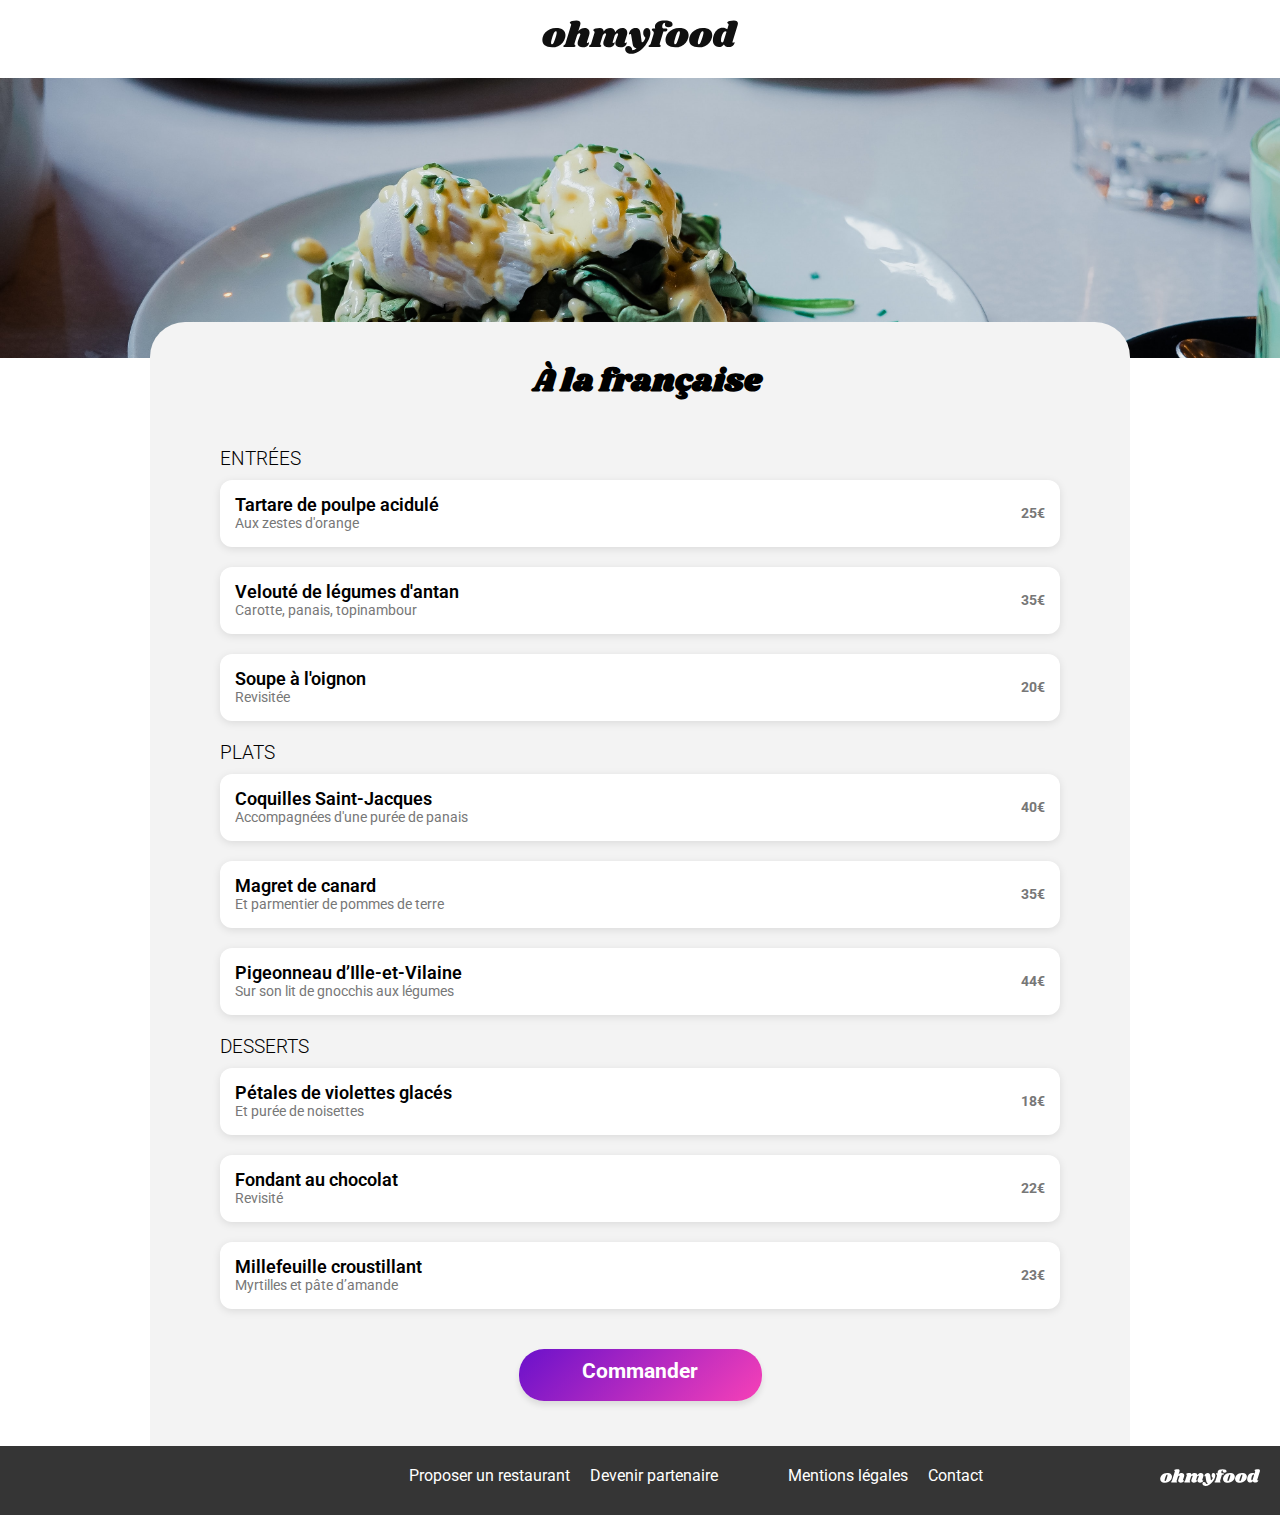
==== restaurants/menu-alafrancaise.html @ e2e617f0 "petites modfs" ====
<!DOCTYPE html>
<html lang="fr">
<head>
    <meta charset="UTF-8">
    <meta name="viewport" content="width=device-width, initial-scale=1.0">
    <title>Oh my food</title>
    <link rel="preconnect" href="https://fonts.googleapis.com">
    <link rel="preconnect" href="https://fonts.gstatic.com" crossorigin>
    <link href="https://fonts.googleapis.com/css2?family=Roboto:ital,wght@0,100;0,300;0,400;0,500;0,700;0,900;1,100;1,300;1,400;1,500;1,700;1,900&family=Shrikhand&display=swap" rel="stylesheet">
    <link rel="stylesheet" href="https://cdnjs.cloudflare.com/ajax/libs/font-awesome/6.2.1/css/all.min.css"
    integrity="sha512-MV7K8+y+gLIBoVD59lQIYicR65iaqukzvf/nwasF0nqhPay5w/9lJmVM2hMDcnK1OnMGCdVK+iQrJ7lzPJQd1w=="
    crossorigin="anonymous" referrerpolicy="no-referrer" >
    <link rel="stylesheet" href="../SASS/style.css">

</head>
<body>

    <div class="main-container">
        <header class="header">
            <div class="container-logo">
                <a href="../index.html">
                <i class="fa-sharp fa-solid fa-arrow-left"></i>
                </a>
                <img src="../images/logo/ohmyfood@2x.svg" alt="logo ohmyfood"> 
            </div>
        </header>
    </div>
<main>
<section class="presentation_restaurant" >
    <img src="../images/restaurants/toa-heftiba-DQKerTsQwi0-unsplash.jpg" alt="A la francaise">
</section>
<section class="menu_restaurant">
    <div class="title_restaurant">
        <h1>À la française</h1>
        <i class="fa-regular fa-heart"></i>
    </div>
    
    <article class="menu">
        <h3>ENTRÉES</h3>
        <div class="menucontent">
            <h3 class="menu_title">Tartare de poulpe acidulé</h3>
            <p class="menu_subtitle">Aux zestes d'orange<span class="euro">25€</span></p>
        </div>
    
        <div class="menucontent">
            <h3 class="menu_title">Velouté de légumes d'antan</h3>
            <p class="menu_subtitle">Carotte, panais, topinambour<span class="euro">35€</span></p>
        </div> 
        
        <div class="menucontent">
            <h3 class="menu_title">Soupe à l'oignon</h3>
            <p class="menu_subtitle">Revisitée<span class="euro">20€</span></p>    
        </div>

    </article>

    <article class="menu">
        <h3>PLATS</h3>
        <div class="menucontent">
            <h3 class="menu_title">Coquilles Saint-Jacques</h3>
            <p class="menu_subtitle">Accompagnées d'une purée de panais<span class="euro">40€</span></p>
        </div>
    
        <div class="menucontent">
            <h3 class="menu_title">Magret de canard</h3>
            <p class="menu_subtitle">Et parmentier de pommes de terre<span class="euro">35€</span></p>
        </div> 
        
        <div class="menucontent">
            <h3 class="menu_title">Pigeonneau d’Ille-et-Vilaine</h3>
            <p class="menu_subtitle">Sur son lit de gnocchis aux légumes<span class="euro">44€</span></p>    
        </div>
    </article>
    
    <article class="menu">
        <h3>DESSERTS</h3>
        <div class="menucontent">
            <h3 class="menu_title">Pétales de violettes glacés</h3>
            <p class="menu_subtitle">Et purée de noisettes<span class="euro">18€</span></p>
        </div>
    
        <div class="menucontent">
            <h3 class="menu_title">Fondant au chocolat</h3>
            <p class="menu_subtitle">Revisité<span class="euro">22€</span></p>
        </div> 
        
        <div class="menucontent">
            <h3 class="menu_title">Millefeuille croustillant</h3>
            <p class="menu_subtitle">Myrtilles et pâte d’amande<span class="euro">23€</span></p>    
        </div>
    </article>

    <div class="buttonmenu">
            <a href="#" class="buttonmenu"><h3>Commander</h3></a>  
    </div>
               
</section>
</main>
<!--footer-->

<footer class="footermenu">
<div class="information">
   <div class="container-logo">
<img src="../images/logo/ohmyfood@2x.svg" alt="logo ohmyfood">   
    </div>
<ul>
    <li><a href="#" class="footerlink"><i class="fa-solid fa-utensils"></i>Proposer un restaurant</a></li>
    <li><a href="#" class="footerlink"><i class="fa-sharp fa-solid fa-handshake-angle"></i> Devenir partenaire</a></li>
    <li><a href="#" class="footerlink">Mentions légales</a></li>
    <li><a href="mailto:contact@ohmyfood.com" class="footerlink">Contact</a></li>
</ul>   
</div>
</footer>
</body>
</html>
---- SASS/style.css ----
@charset "UTF-8";
* {
  font-family: "Roboto", sans-serif;
}

html {
  height: 100%;
}

body {
  margin: 0px;
}

/*****formulaire de recherche*****/
.formulaire {
  background-color: rgba(231, 231, 231, 0.962);
  width: 100%;
  height: 50px;
  display: flex;
  align-items: center;
  justify-content: center;
  margin-right: 15px;
}

/*****reservations*****/
.reservations {
  background-color: rgb(243, 243, 243);
  display: flex;
  flex-direction: column;
  align-items: center;
  justify-content: center;
  padding-bottom: 3rem;
}
.reservations .texte-reservations {
  text-align: center;
  margin-bottom: 20px;
}
.reservations .texte-reservations h2 {
  font-size: 24 px;
  font-weight: 700;
  margin-bottom: 10px;
}
.reservations .texte-reservations p {
  font-size: 16px;
  color: #666666;
}

/*****fonctionnement*****/
.Fonctionnement {
  padding: 20px 0px;
  background-color: #f9f9f9;
}
.Fonctionnement .title-Fonctionnement {
  text-align: start;
  margin-left: 20px;
  font-weight: bold;
  margin-bottom: 40px;
  color: #333;
}

.container-fonctionnement {
  display: flex;
  justify-content: space-around;
  align-items: center;
  flex-wrap: wrap;
}

.ordercard {
  display: flex;
  align-items: center;
  justify-content: center;
  background-color: #fff;
  border-radius: 30px 30px 30px 30px;
  position: relative;
  padding: 15px;
  text-align: center;
  width: 250px;
  margin: 8px;
  box-shadow: 0 4px 8px rgba(0, 0, 0, 0.1);
  transition: transform 0.3s ease, box-shadow 0.3s ease;
  background-color: rgb(243, 243, 243);
}
.ordercard:hover {
  transform: translateY(-5px);
  box-shadow: 0 8px 16px rgba(0, 0, 0, 0.2);
}
.ordercard .ordernumber {
  font-size: 25px;
  font-weight: 350;
  color: hsl(270, 14%, 92%); /* Couleur violette */
  margin-bottom: 15px;
  margin-right: 10px;
  border: solid 1px #6a11cb;
  border-radius: 50%;
  width: 35px;
  height: 35px;
  background-color: #6a11cb;
  position: relative;
  right: 40px;
}
.ordercard .ordernumber :nth-child(2) {
  position: relative;
  top: 10px;
  left: -45px;
}
.ordercard .fa-store {
  font-size: 20px;
  color: #6a11cb;
  margin-bottom: 10px;
  position: relative;
  right: 20px;
}
.ordercard .fa-solid.fa-list {
  font-size: 20px;
  color: #666666;
  margin-bottom: 10px;
  position: relative;
  right: 20px;
}
.ordercard .fa-solid.fa-mobile-screen-button {
  font-size: 20px;
  color: #666666;
  margin-bottom: 10px;
  position: relative;
  right: 15px;
}
.ordercard .orderText {
  font-size: 15px;
  color: #333;
  margin-top: 10px;
}

/*****restaurantacceuil*****/
.restaurants {
  background-color: rgb(243, 243, 243);
  padding-bottom: 50px;
}

.title-restaurant {
  margin: 0;
  padding: 1em;
}

a {
  text-decoration: none;
}

/*****restaurantmenu*****/
.presentation_restaurant img {
  width: 100%;
  height: 280px;
  -o-object-fit: cover;
     object-fit: cover;
}

.menu_restaurant {
  background-color: rgb(243, 243, 243);
  border-top-right-radius: 35px;
  border-top-left-radius: 35px;
  padding-top: 15px;
  position: relative;
  margin-top: -30px;
}

h1 {
  font-family: "Shrikhand";
  font-weight: 900;
}

/******formulaire*****/
.texte-recherche {
  border-style: none;
  border-right: none;
  font-size: 16px;
  font-weight: 500;
  background-color: rgba(231, 231, 231, 0.962);
  margin-left: 50px;
  outline: none;
}

.texte-recherche::-moz-placeholder {
  font-weight: 700;
  font-size: 18px;
  line-height: 21.13px;
  color: black;
}

.texte-recherche::placeholder {
  font-weight: 700;
  font-size: 18px;
  line-height: 21.13px;
  color: black;
}

/*****buttons explorer*****/
.button a {
  padding: 15px 15px;
  background: linear-gradient(135deg, #6a11cb, #f740b7);
  color: white;
  text-decoration: none;
  border-radius: 50px;
  font-size: 15px;
  font-weight: bold;
  display: inline-block;
  text-align: center;
  box-shadow: 0 4px 6px rgba(0, 0, 0, 0.1);
  transition: background 0.3s ease;
}
.button a h3 {
  margin: 5px;
  font-size: 15px;
}
.button a:hover {
  background: linear-gradient(135deg, #b359e6, #ff66cc);
}

/*****buttonmenu*****/
.buttonmenu {
  display: flex;
  justify-content: center;
  padding-top: 20px;
}
.buttonmenu a.buttonmenu {
  background: linear-gradient(135deg, #6a11cb, #f740b7);
  color: white;
  text-decoration: none;
  font-size: 15px;
  font-weight: bold;
  display: inline-block;
  text-align: center;
  box-shadow: 0 4px 6px rgba(0, 0, 0, 0.1);
  transition: background 0.3s ease;
  height: 32px;
  width: 183px;
  margin-bottom: 45px;
  padding: 10px 30px;
  border-radius: 25px;
  text-decoration: none;
  font-size: 1.1rem;
}
.buttonmenu a.buttonmenu h3 {
  margin: 0;
}

/*****cardsrestaurantacceuil*****/
.card-restaurant {
  display: flex;
  flex-direction: column;
  flex-wrap: wrap;
  justify-content: space-between;
  border-radius: 0px 0px 15px 15px;
  position: relative;
  padding-bottom: 20px;
  margin-left: 15px;
  margin-right: 15px;
}
.card-restaurant img {
  width: 100%;
  height: 150px;
  -o-object-fit: cover;
     object-fit: cover;
  border-radius: 15px 15px 0px 0px;
}
.card-restaurant .tag {
  border-radius: 5px;
  padding: 10px;
  width: 80px;
  height: 15px;
  background-color: rgb(167, 240, 222);
  position: absolute;
  top: 10px;
  right: 10px;
}
.card-restaurant .tag span {
  color: rgb(0, 135, 102);
  font-weight: bold;
}
.card-restaurant .card-content {
  border-radius: 0px 0px 15px 15px;
  border: none;
  background-color: white;
  position: relative;
}
.card-restaurant h3.restaurantname {
  margin-left: 10px;
  color: black;
}
.card-restaurant p.restaurantlocation {
  margin-left: 10px;
  color: black;
}

.fa-regular.fa-heart {
  font-size: 25px;
  color: black;
  position: absolute;
  right: 20px;
  top: 20px;
}

.fa-solid.fa-heart {
  font-size: 25px;
  color: rgb(151, 71, 255);
  position: absolute;
  right: 20px;
  bottom: 20px;
}

/*****menurestauraurant*****/
.title_restaurant {
  margin-left: 15px;
}
.title_restaurant .fa-regular.fa-heart {
  font-size: 30px;
  color: black;
  position: absolute;
  right: 20px;
  top: 40px;
}

header, container-logo {
  margin-top: 20px;
  margin-bottom: 20px;
  display: flex;
  flex-direction: column;
  align-items: center;
  position: relative;
}

/*******media queries*******/
@media (min-width: 1024px) {
  .container-restaurant {
    display: flex;
    flex-wrap: wrap;
    justify-content: space-between; /* Pour espacer les éléments */
  }
  .container-restaurant a {
    width: 48%; /* Chaque image occupe environ la moitié de la ligne */
    margin-bottom: 20px; /* Espacement vertical entre les lignes */
  }
  .container-restaurant img {
    width: 100%;
    height: 250px;
  }
}
.fa-sharp.fa-solid.fa-arrow-left {
  font-size: x-large;
  color: black;
  position: absolute;
  left: 14px;
  bottom: 9px;
}

/*****footercommun*****/
footer {
  background-color: rgb(53, 53, 53);
}

.information {
  display: flex;
  flex-direction: column;
  flex-wrap: nowrap;
  margin-left: 30px;
}

footer .container-logo img {
  width: 100px;
  height: auto;
  margin-bottom: 20px;
  margin-top: 35px;
  filter: brightness(0) invert(1);
}

footer ul {
  list-style-type: none;
  padding-left: 0;
  margin: 0;
}

a.footerlink {
  color: white;
  gap: 15px;
}

i.fa-solid.fa-utensils {
  padding-right: 10px;
  margin-bottom: 10px;
}

i.fa-sharp.fa-solid.fa-handshake-angle {
  margin-bottom: 10px;
}

footer ul li:nth-last-child(2) {
  margin-bottom: 10px;
}

/*******media queries*******/
@media (min-width: 1024px) {
  .menu_restaurant {
    margin-left: 150px;
    margin-right: 150px;
    margin-top: -40px;
  }
  .title_restaurant {
    display: flex;
    justify-content: center;
  }
  .menu h3 {
    margin-left: 50px;
  }
  .menucontent {
    margin-left: 50px;
    margin-right: 50px;
    position: relative;
  }
  footer ul li:nth-last-child(3) {
    padding-right: 10px; /* Ajoute de l'espace à droite du troisième dernier élément */
  }
  footer {
    position: relative; /* Assurez-vous que le footer est positionné par rapport à son conteneur */
    padding: 20px 0; /* Ajoutez un padding si nécessaire */
  }
  footer ul {
    display: flex;
    flex-direction: row;
    justify-content: center; /* Centrez les éléments horizontalement */
    gap: 20px; /* Espacement entre les éléments */
    margin-left: 250px;
  }
  footer ul li:nth-last-child(3) {
    margin-right: 40px; /* Ajoute de l'espace à droite du troisième dernier élément */
  }
  footer .container-logo {
    position: absolute; /* Positionnement absolu pour placer le logo */
    top: -12px; /* Positionne le logo à 20px du bas du footer */
    right: 20px; /* Positionne le logo à 20px de la droite du footer */
  }
}
.information {
  margin-right: 148px;
  margin-left: 0px;
}

.footermenu {
  display: flex;
  flex-direction: row;
  justify-content: center;
  gap: 20px;
}

/*****footermenu*****/
.footermenu {
  position: relative;
}

.menu {
  margin: 20px;
}
.menu h3 {
  font-size: 1.2rem;
  font-weight: 300;
  margin-bottom: 10px;
}
.menu .menucontent {
  background-color: #fff;
  border-radius: 12px;
  box-shadow: 0 2px 8px rgba(0, 0, 0, 0.1);
  padding: 15px;
  margin-bottom: 20px;
  display: flex;
  flex-direction: column;
  justify-content: space-between;
  align-items: start;
  font-family: Arial, sans-serif;
}
.menu .menucontent p {
  width: 100%;
  white-space: nowrap;
  overflow: hidden;
  text-overflow: ellipsis;
}
.menu .menucontent .menu_title {
  font-size: 1.1rem;
  font-weight: 600;
  margin: 0;
}
.menu .menucontent .menu_subtitle {
  font-size: 0.9rem;
  color: #777;
  margin: 0;
  flex: 1;
  padding-right: 60px;
}
.menu .menucontent .euro {
  font-weight: bold;
  margin-left: 10px;
  min-width: 50px;
  text-align: right;
  position: absolute;
  right: 15px;
  top: 50%;
  transform: translateY(-50%);
  text-align: right;
}

/*****checkmenu*****//*# sourceMappingURL=style.css.map */
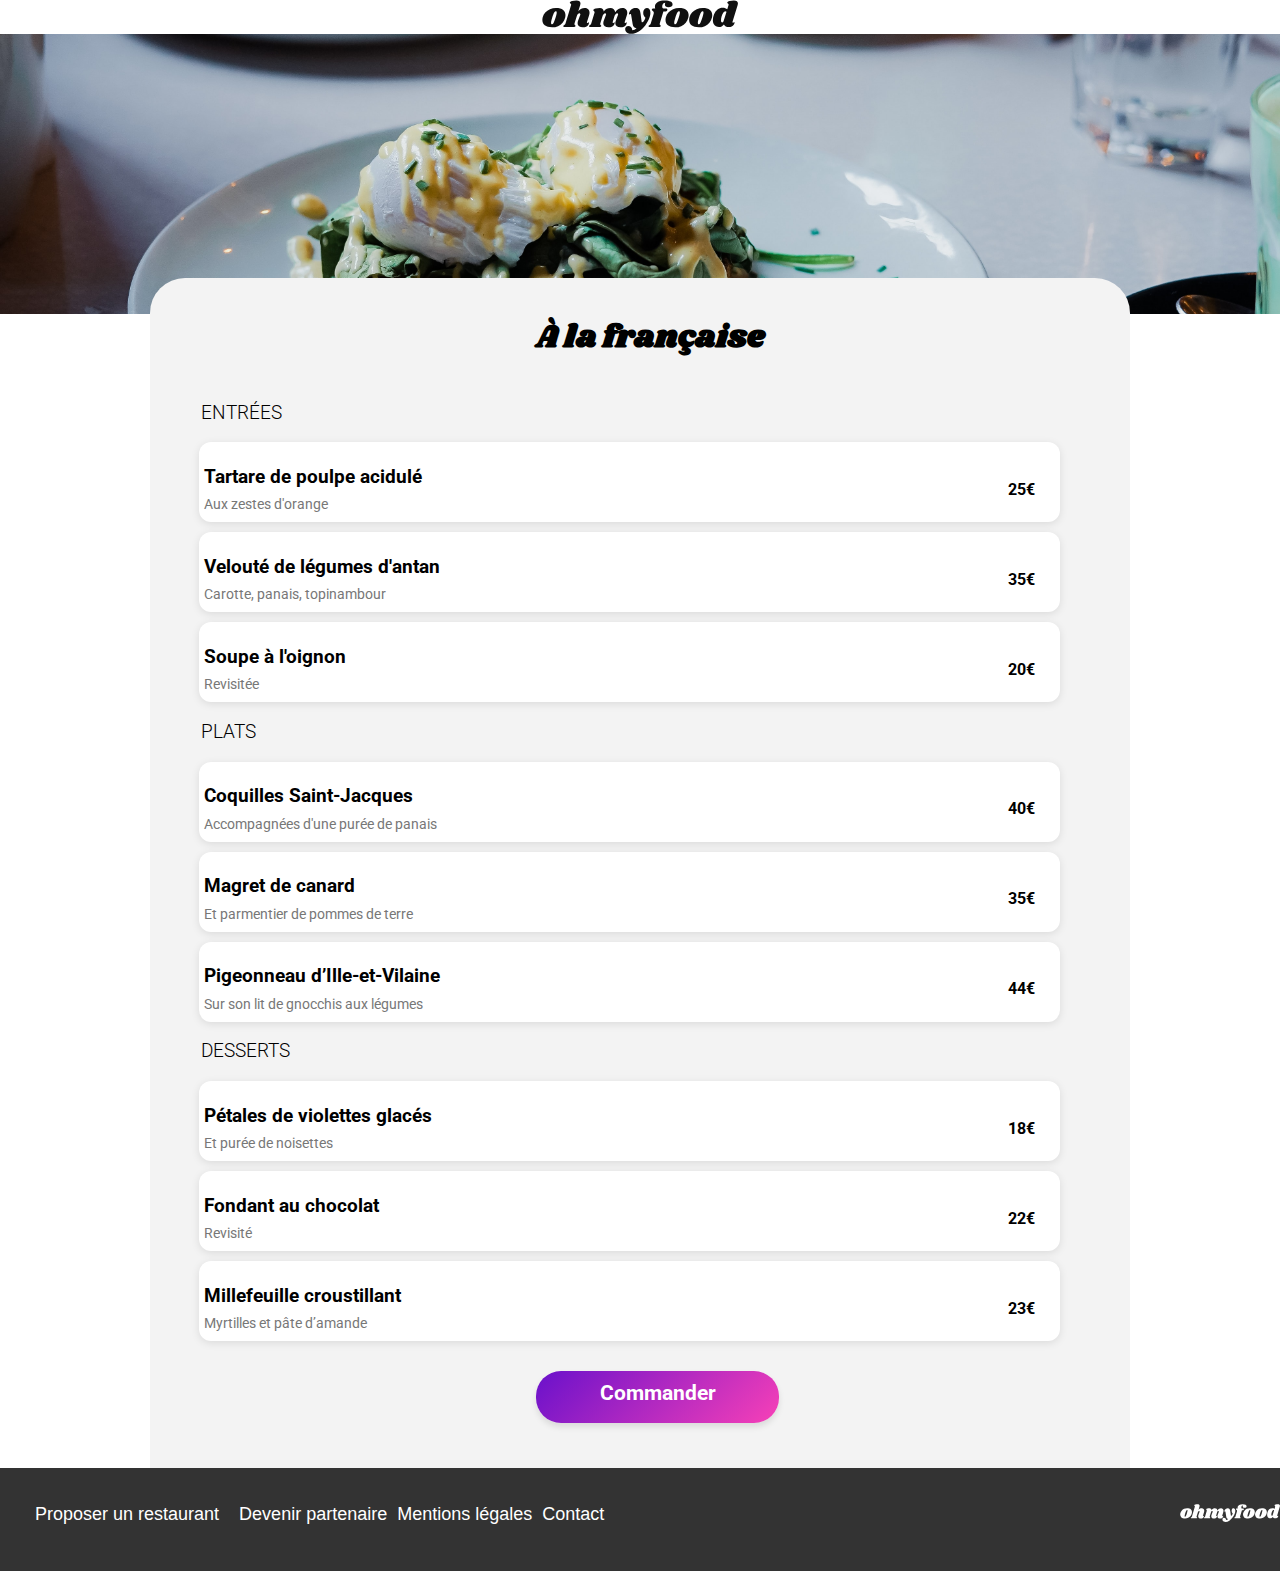
==== commit 9c003f0e: "modifications des cartes et position coeurs" ====
--- a/restaurants/menu-alafrancaise.html
+++ b/restaurants/menu-alafrancaise.html
@@ -17,7 +17,7 @@
 
     <div class="main-container">
         <header class="header">
-            <div class="container-logo">
+            <div class="container_logo">
                 <a href="../index.html">
                 <i class="fa-sharp fa-solid fa-arrow-left"></i>
                 </a>
@@ -32,63 +32,158 @@
 <section class="menu_restaurant">
     <div class="title_restaurant">
         <h1>À la française</h1>
-        <i class="fa-regular fa-heart"></i>
-    </div>
-    
-    <article class="menu">
-        <h3>ENTRÉES</h3>
-        <div class="menucontent">
-            <h3 class="menu_title">Tartare de poulpe acidulé</h3>
-            <p class="menu_subtitle">Aux zestes d'orange<span class="euro">25€</span></p>
-        </div>
-    
-        <div class="menucontent">
-            <h3 class="menu_title">Velouté de légumes d'antan</h3>
-            <p class="menu_subtitle">Carotte, panais, topinambour<span class="euro">35€</span></p>
-        </div> 
+        <i class="fa-solid fa-heart heart-icon"></i>
+    </div>
+    
+    <div class="menuglobal">  
+        <article class="menu">
+            <h3>ENTRÉES</h3>
+            <div class="menucontent">
+                    <div class="description">   
+                        <div class="menu_title">
+                            <h3>Tartare de poulpe acidulé</h3>
+                        </div>
+                        <div class="menu_subtitle">
+                            <p>Aux zestes d'orange</p>
+                        </div>
+                            <div class="animationprix">
+                                <div class="euro">25€</div>
+                                <div class="menu_card_check"><i class="fa-regular fa-circle-check"></i></div>
+                            </div>
+                    </div>
+            </div>                
+    
+    
+            <div class="menucontent">
+                <div class="description">   
+                    <div class="menu_title">
+                        <h3>Velouté de légumes d'antan</h3>
+                    </div>
+                    <div class="menu_subtitle">
+                        <p>Carotte, panais, topinambour</p>
+                    </div>
+                        <div class="animationprix">
+                            <div class="euro">35€</div>
+                            <div class="menu_card_check"><i class="fa-regular fa-circle-check"></i></div>
+                        </div>
+                </div>
+            </div>                
+    
+    
+    
+            <div class="menucontent">
+                <div class="description">   
+                    <div class="menu_title">
+                        <h3>Soupe à l'oignon</h3>
+                    </div>
+                    <div class="menu_subtitle">
+                        <p>Revisitée</p>
+                    </div>
+                        <div class="animationprix">
+                            <div class="euro">20€</div>
+                            <div class="menu_card_check"><i class="fa-regular fa-circle-check"></i></div>
+                        </div>
+                </div>
+            </div>                
+        </article>
+    
+    
+        <article class="menu">
+            <h3>PLATS</h3>
+            <div class="menucontent">
+                <div class="description">   
+                    <div class="menu_title">
+                        <h3>Coquilles Saint-Jacques</h3>
+                    </div>
+                    <div class="menu_subtitle">
+                        <p>Accompagnées d'une purée de panais</p>
+                    </div>
+                        <div class="animationprix">
+                            <div class="euro">40€</div>
+                            <div class="menu_card_check"><i class="fa-regular fa-circle-check"></i></div>
+                        </div>
+                </div>
+            </div> 
+    
+            <div class="menucontent">
+                <div class="description">   
+                    <div class="menu_title">
+                        <h3>Magret de canard</h3>
+                    </div>
+                    <div class="menu_subtitle">
+                        <p>Et parmentier de pommes de terre</p>
+                    </div>
+                        <div class="animationprix">
+                            <div class="euro">35€</div>
+                            <div class="menu_card_check"><i class="fa-regular fa-circle-check"></i></div>
+                        </div>
+                </div>
+            </div> 
+    
+    
+            <div class="menucontent">
+                <div class="description">   
+                    <div class="menu_title">
+                        <h3>Pigeonneau d’Ille-et-Vilaine</h3>
+                    </div>
+                    <div class="menu_subtitle">
+                        <p>Sur son lit de gnocchis aux légumes</p>
+                    </div>
+                        <div class="animationprix">
+                            <div class="euro">44€</div>
+                            <div class="menu_card_check"><i class="fa-regular fa-circle-check"></i></div>
+                        </div>
+                </div>
+            </div>
+        </article>  
         
-        <div class="menucontent">
-            <h3 class="menu_title">Soupe à l'oignon</h3>
-            <p class="menu_subtitle">Revisitée<span class="euro">20€</span></p>    
-        </div>
-
-    </article>
-
-    <article class="menu">
-        <h3>PLATS</h3>
-        <div class="menucontent">
-            <h3 class="menu_title">Coquilles Saint-Jacques</h3>
-            <p class="menu_subtitle">Accompagnées d'une purée de panais<span class="euro">40€</span></p>
-        </div>
-    
-        <div class="menucontent">
-            <h3 class="menu_title">Magret de canard</h3>
-            <p class="menu_subtitle">Et parmentier de pommes de terre<span class="euro">35€</span></p>
-        </div> 
+        <article class="menu">
+            <h3>DESSERTS</h3>
+            <div class="menucontent">
+                <div class="description">
+                    <div class="menu_title">
+                       <h3>Pétales de violettes glacés</h3>
+                    </div>
+                    <div class="menu_subtitle">
+                        <p>Et purée de noisettes</p>
+                    </div>
+                    <div class="animationprix">
+                        <div class="euro">18€</div>
+                        <div class="menu_card_check"><i class="fa-regular fa-circle-check"></i></div>
+                    </div>
+                </div>
+            </div>
         
-        <div class="menucontent">
-            <h3 class="menu_title">Pigeonneau d’Ille-et-Vilaine</h3>
-            <p class="menu_subtitle">Sur son lit de gnocchis aux légumes<span class="euro">44€</span></p>    
-        </div>
-    </article>
-    
-    <article class="menu">
-        <h3>DESSERTS</h3>
-        <div class="menucontent">
-            <h3 class="menu_title">Pétales de violettes glacés</h3>
-            <p class="menu_subtitle">Et purée de noisettes<span class="euro">18€</span></p>
-        </div>
-    
-        <div class="menucontent">
-            <h3 class="menu_title">Fondant au chocolat</h3>
-            <p class="menu_subtitle">Revisité<span class="euro">22€</span></p>
-        </div> 
-        
-        <div class="menucontent">
-            <h3 class="menu_title">Millefeuille croustillant</h3>
-            <p class="menu_subtitle">Myrtilles et pâte d’amande<span class="euro">23€</span></p>    
-        </div>
-    </article>
+            <div class="menucontent">
+                <div class="description">
+                    <div class="menu_title">
+                       <h3>Fondant au chocolat</h3>
+                    </div>
+                    <div class="menu_subtitle">
+                        <p>Revisité</p>
+                    </div>
+                    <div class="animationprix">
+                        <div class="euro">22€</div>
+                        <div class="menu_card_check"><i class="fa-regular fa-circle-check"></i></div>
+                    </div>
+                </div>
+            </div>
+            
+            <div class="menucontent">
+                <div class="description">
+                    <div class="menu_title">
+                       <h3>Millefeuille croustillant</h3>
+                    </div>
+                    <div class="menu_subtitle">
+                        <p>Myrtilles et pâte d’amande</p>
+                    </div>
+                    <div class="animationprix">
+                        <div class="euro">23€</div>
+                        <div class="menu_card_check"><i class="fa-regular fa-circle-check"></i></div>
+                    </div>
+                </div>
+            </div>
+    
 
     <div class="buttonmenu">
             <a href="#" class="buttonmenu"><h3>Commander</h3></a>  
--- a/SASS/style.css
+++ b/SASS/style.css
@@ -290,7 +290,7 @@
   color: black;
 }
 
-.fa-regular.fa-heart {
+.heart-icon {
   font-size: 25px;
   color: black;
   position: absolute;
@@ -298,51 +298,38 @@
   top: 20px;
 }
 
-.fa-solid.fa-heart {
-  font-size: 25px;
-  color: rgb(151, 71, 255);
-  position: absolute;
-  right: 20px;
-  bottom: 20px;
-}
-
 /*****menurestauraurant*****/
 .title_restaurant {
   margin-left: 15px;
+  position: relative;
 }
 .title_restaurant .fa-regular.fa-heart {
   font-size: 30px;
   color: black;
   position: absolute;
-  right: 20px;
+  right: 200px;
   top: 40px;
 }
 
-header, container-logo {
-  margin-top: 20px;
-  margin-bottom: 20px;
-  display: flex;
-  flex-direction: column;
-  align-items: center;
-  position: relative;
-}
-
-/*******media queries*******/
 @media (min-width: 1024px) {
-  .container-restaurant {
-    display: flex;
-    flex-wrap: wrap;
-    justify-content: space-between; /* Pour espacer les éléments */
-  }
-  .container-restaurant a {
-    width: 48%; /* Chaque image occupe environ la moitié de la ligne */
-    margin-bottom: 20px; /* Espacement vertical entre les lignes */
-  }
-  .container-restaurant img {
-    width: 100%;
-    height: 250px;
-  }
-}
+  .title_restaurant {
+    margin-left: 15px;
+    position: relative;
+  }
+  .title_restaurant .fa-regular.fa-heart {
+    font-size: 30px;
+    color: black;
+    position: absolute;
+    right: 382px;
+    top: 24px;
+  }
+}
+.container_logo {
+  display: flex;
+  justify-content: center;
+  position: relative;
+}
+
 .fa-sharp.fa-solid.fa-arrow-left {
   font-size: x-large;
   color: black;
@@ -352,51 +339,274 @@
 }
 
 /*****footercommun*****/
-footer {
-  background-color: rgb(53, 53, 53);
+.footermenu {
+  background-color: #333; /* Fond sombre comme sur l'image */
+  color: blanc; /* Texte blanc */
+  padding: 20px;
+  text-align: left;
+}
+
+.container-logo img {
+  width: 100px; /* Ajustez la taille du logo si nécessaire */
+  margin-bottom: 20px;
+  filter: brightness(0) invert(1);
 }
 
 .information {
+  margin-left: 20px;
+}
+
+ul {
+  list-style: none;
+  padding: 0;
+}
+
+ul li {
+  margin-bottom: 10px;
+}
+
+.footerlink {
+  color: white;
+  text-decoration: none;
+  font-family: "Arial", sans-serif; /* Police similaire */
+  font-size: 18px;
+  display: flex;
+  align-items: center;
+}
+
+.footerlink i {
+  margin-right: 10px; /* Espace entre l'icône et le texte */
+}
+
+.footerlink:hover {
+  text-decoration: underline;
+}
+
+.menucontent {
+  border: transpanrent;
+  background-color: #fff;
+  border-radius: 12px;
+  box-shadow: 0 2px 8px rgba(0, 0, 0, 0.1);
+  padding: 5px;
+  margin-bottom: 10px;
   display: flex;
   flex-direction: column;
-  flex-wrap: nowrap;
-  margin-left: 30px;
-}
-
-footer .container-logo img {
-  width: 100px;
-  height: auto;
-  margin-bottom: 20px;
-  margin-top: 35px;
-  filter: brightness(0) invert(1);
-}
-
-footer ul {
-  list-style-type: none;
-  padding-left: 0;
+  align-items: flex-start;
+  position: relative;
+  height: 70px;
+  width: 80%;
+  overflow: hidden;
+}
+
+.description {
+  display: flex;
+  flex-direction: column;
+  width: 103%;
+}
+
+.menu_title {
+  margin-bottom: -25px;
+}
+
+.menu_subtitle {
+  display: flex;
+  justify-content: space-between;
+  align-items: center;
+  width: 100%;
+  font-size: 0.9rem;
+  color: #777;
   margin: 0;
-}
-
-a.footerlink {
+  flex: 1;
+}
+
+.menu > h3 {
+  margin-left: 16px;
+  font-weight: 300;
+}
+
+.animationprix {
+  display: flex;
+  align-items: center;
+  height: 100%;
+  position: relative;
+  bottom: 38px;
+  justify-content: flex-end;
+}
+
+.euro {
+  font-weight: bold;
+  margin-right: 10px; /* Ajustez l'espace entre le prix et l'icône */
+  position: absolute;
+}
+
+.menu_card_check {
+  margin-left: 5px;
+  display: flex;
+  align-items: center;
+  height: 90px;
+  width: 53px;
+  background-color: lightgreen;
+  position: absolute;
+  border-radius: 0px 12px 12px 0px;
+  margin-right: -50px;
+  opacity: 0;
+  bottom: -36px;
+  transition: all 0.3s ease-in-out;
+}
+
+.menucontent:hover .menu_card_check {
+  opacity: 1;
+  transform: translateX(-40px); /* Apparition et déplacement à gauche */
+  transition: all 0.3s ease-in-out;
+}
+
+.menucontent:hover .euro {
+  transform: translateX(-40px); /* Déplace le prix vers la gauche */
+  transition: all 0.3s ease-in-out; /* Animation fluide */
+}
+
+.fa-circle-check {
+  font-size: 25px;
+  /* Ajustez la taille de l'icône si nécessaire */
   color: white;
-  gap: 15px;
-}
-
-i.fa-solid.fa-utensils {
-  padding-right: 10px;
-  margin-bottom: 10px;
-}
-
-i.fa-sharp.fa-solid.fa-handshake-angle {
-  margin-bottom: 10px;
-}
-
-footer ul li:nth-last-child(2) {
-  margin-bottom: 10px;
+  align-items: center;
+  margin-left: 8px;
+  transform: rotate(0deg); /* Position initiale sans rotation */
+  transition: transform 0.5s ease-in-out;
+}
+
+.menu_card_check:hover .fa-circle-check {
+  transform: rotate(360deg); /* Rotation sur hover */
+}
+
+.heart-icon {
+  color: transparent;
+  border: 2px solid transparent;
+  -webkit-text-stroke: 2px black; /* Contour de l'icône */
+  transition: all 0.5s ease-in-out;
+}
+
+.title_restaurant .heart-icon {
+  color: transparent;
+  border: 2px solid transparent;
+  -webkit-text-stroke: 2px black; /* Contour de l'icône */
+  transition: all 0.5s ease-in-out;
+  position: absolute;
+  top: 6px;
+}
+
+.heart-icon:hover {
+  color: violet;
+  background: linear-gradient(45deg, violet, red);
+  -webkit-background-clip: text;
+  background-clip: text;
+  transition: color 0.9s ease-in-out;
 }
 
 /*******media queries*******/
-@media (min-width: 1024px) {
+@media (min-width: 320px) {
+  .menuglobal .menucontent {
+    margin-left: 14px;
+    width: 90%;
+  }
+  .menuglobal > h3 {
+    margin-left: 10px;
+  }
+  .title_restaurant .heart-icon {
+    color: transparent;
+    border: 2px solid transparent;
+    -webkit-text-stroke: 2px black;
+    transition: all 0.5s ease-in-out;
+    position: absolute;
+    top: 6px;
+    right: 45px;
+  }
+}
+@media (min-width: 320px) and (min-width: 768px) {
+  .menuglobal .menucontent {
+    margin-left: 14px;
+    width: 90%;
+  }
+  .footermenu ul {
+    display: flex;
+    gap: 10px;
+    margin-left: -15px;
+    position: relative;
+  }
+  .information {
+    margin-left: 20px;
+  }
+  .information .container-logo {
+    position: absolute;
+    right: 0px;
+  }
+  .menuglobal {
+    margin-left: 35px;
+  }
+  .menuglobal > h3 {
+    margin-left: 10px;
+  }
+  .euro {
+    font-weight: bold;
+    margin-right: 25px; /* Ajustez l'espace entre le prix et l'icône */
+    position: absolute;
+  }
+  .menu_card_check {
+    margin-left: 5px;
+    display: flex;
+    align-items: center;
+    height: 90px;
+    width: 90px;
+    background-color: lightgreen;
+    position: absolute;
+    border-radius: 0px 12px 12px 0px;
+    margin-right: -50px;
+    opacity: 0;
+    bottom: -36px;
+    transition: all 0.3s ease-in-out;
+  }
+  .title_restaurant {
+    margin-left: 240px;
+    position: relative;
+  }
+  .title_restaurant .heart-icon {
+    color: transparent;
+    border: 2px solid transparent;
+    -webkit-text-stroke: 2px black; /* Contour de l'icône */
+    transition: all 0.5s ease-in-out;
+    position: absolute;
+    top: 6px;
+    left: 242px;
+  }
+  .ordercard {
+    display: flex;
+    align-items: center;
+    justify-content: center;
+    background-color: #fff;
+    border-radius: 30px 30px 30px 30px;
+    position: relative;
+    padding: 15px;
+    text-align: center;
+    margin: 8px;
+    box-shadow: 0 4px 8px rgba(0, 0, 0, 0.1);
+    transition: transform 0.3s ease, box-shadow 0.3s ease;
+    background-color: rgb(243, 243, 243);
+  }
+}
+@media (min-width: 320px) and (min-width: 1024px) {
+  .container-restaurant {
+    display: flex;
+    flex-wrap: wrap;
+    justify-content: space-between; /* Pour espacer les éléments */
+  }
+  .container-restaurant a {
+    width: 48%; /* Chaque image occupe environ la moitié de la ligne */
+    margin-bottom: 20px; /* Espacement vertical entre les lignes */
+  }
+  .container-restaurant img {
+    width: 100%;
+    height: 250px;
+  }
   .menu_restaurant {
     margin-left: 150px;
     margin-right: 150px;
@@ -405,103 +615,63 @@
   .title_restaurant {
     display: flex;
     justify-content: center;
-  }
-  .menu h3 {
-    margin-left: 50px;
+    margin-left: 20px;
   }
   .menucontent {
     margin-left: 50px;
     margin-right: 50px;
     position: relative;
   }
-  footer ul li:nth-last-child(3) {
-    padding-right: 10px; /* Ajoute de l'espace à droite du troisième dernier élément */
-  }
-  footer {
-    position: relative; /* Assurez-vous que le footer est positionné par rapport à son conteneur */
-    padding: 20px 0; /* Ajoutez un padding si nécessaire */
-  }
-  footer ul {
+  .euro {
+    font-weight: bold;
+    margin-right: 45px; /* Ajustez l'espace entre le prix et l'icône */
+    position: absolute;
+  }
+  .menu_card_check {
+    margin-left: 5px;
     display: flex;
-    flex-direction: row;
-    justify-content: center; /* Centrez les éléments horizontalement */
-    gap: 20px; /* Espacement entre les éléments */
-    margin-left: 250px;
-  }
-  footer ul li:nth-last-child(3) {
-    margin-right: 40px; /* Ajoute de l'espace à droite du troisième dernier élément */
-  }
-  footer .container-logo {
-    position: absolute; /* Positionnement absolu pour placer le logo */
-    top: -12px; /* Positionne le logo à 20px du bas du footer */
-    right: 20px; /* Positionne le logo à 20px de la droite du footer */
-  }
-}
-.information {
-  margin-right: 148px;
-  margin-left: 0px;
-}
-
-.footermenu {
-  display: flex;
-  flex-direction: row;
-  justify-content: center;
-  gap: 20px;
-}
-
-/*****footermenu*****/
-.footermenu {
-  position: relative;
-}
-
-.menu {
-  margin: 20px;
-}
-.menu h3 {
-  font-size: 1.2rem;
-  font-weight: 300;
-  margin-bottom: 10px;
-}
-.menu .menucontent {
-  background-color: #fff;
-  border-radius: 12px;
-  box-shadow: 0 2px 8px rgba(0, 0, 0, 0.1);
-  padding: 15px;
-  margin-bottom: 20px;
-  display: flex;
-  flex-direction: column;
-  justify-content: space-between;
-  align-items: start;
-  font-family: Arial, sans-serif;
-}
-.menu .menucontent p {
-  width: 100%;
-  white-space: nowrap;
-  overflow: hidden;
-  text-overflow: ellipsis;
-}
-.menu .menucontent .menu_title {
-  font-size: 1.1rem;
-  font-weight: 600;
-  margin: 0;
-}
-.menu .menucontent .menu_subtitle {
-  font-size: 0.9rem;
-  color: #777;
-  margin: 0;
-  flex: 1;
-  padding-right: 60px;
-}
-.menu .menucontent .euro {
-  font-weight: bold;
-  margin-left: 10px;
-  min-width: 50px;
-  text-align: right;
-  position: absolute;
-  right: 15px;
-  top: 50%;
-  transform: translateY(-50%);
-  text-align: right;
-}
-
-/*****checkmenu*****//*# sourceMappingURL=style.css.map */+    align-items: center;
+    height: 90px;
+    width: 90px;
+    background-color: lightgreen;
+    position: absolute;
+    border-radius: 0px 12px 12px 0px;
+    margin-right: -50px;
+    opacity: 0;
+    bottom: -36px;
+    transition: all 0.3s ease-in-out;
+  }
+  .title_restaurant .heart-icon {
+    color: transparent;
+    border: 2px solid transparent;
+    -webkit-text-stroke: 2px black;
+    transition: all 0.5s ease-in-out;
+    position: absolute;
+    top: 24px;
+    left: 470px;
+  }
+  .footermenu ul {
+    display: flex;
+    gap: 10px;
+    margin-left: -15px;
+    position: relative;
+  }
+  .information {
+    margin-left: 20px;
+  }
+  .information .container-logo {
+    position: absolute;
+    right: 0px;
+  }
+}
+@media (min-width: 1440px) {
+  .title_restaurant .heart-icon {
+    color: transparent;
+    border: 2px solid transparent;
+    -webkit-text-stroke: 2px black;
+    transition: all 0.5s ease-in-out;
+    position: absolute;
+    top: 24px;
+    left: 681px;
+  }
+}/*# sourceMappingURL=style.css.map */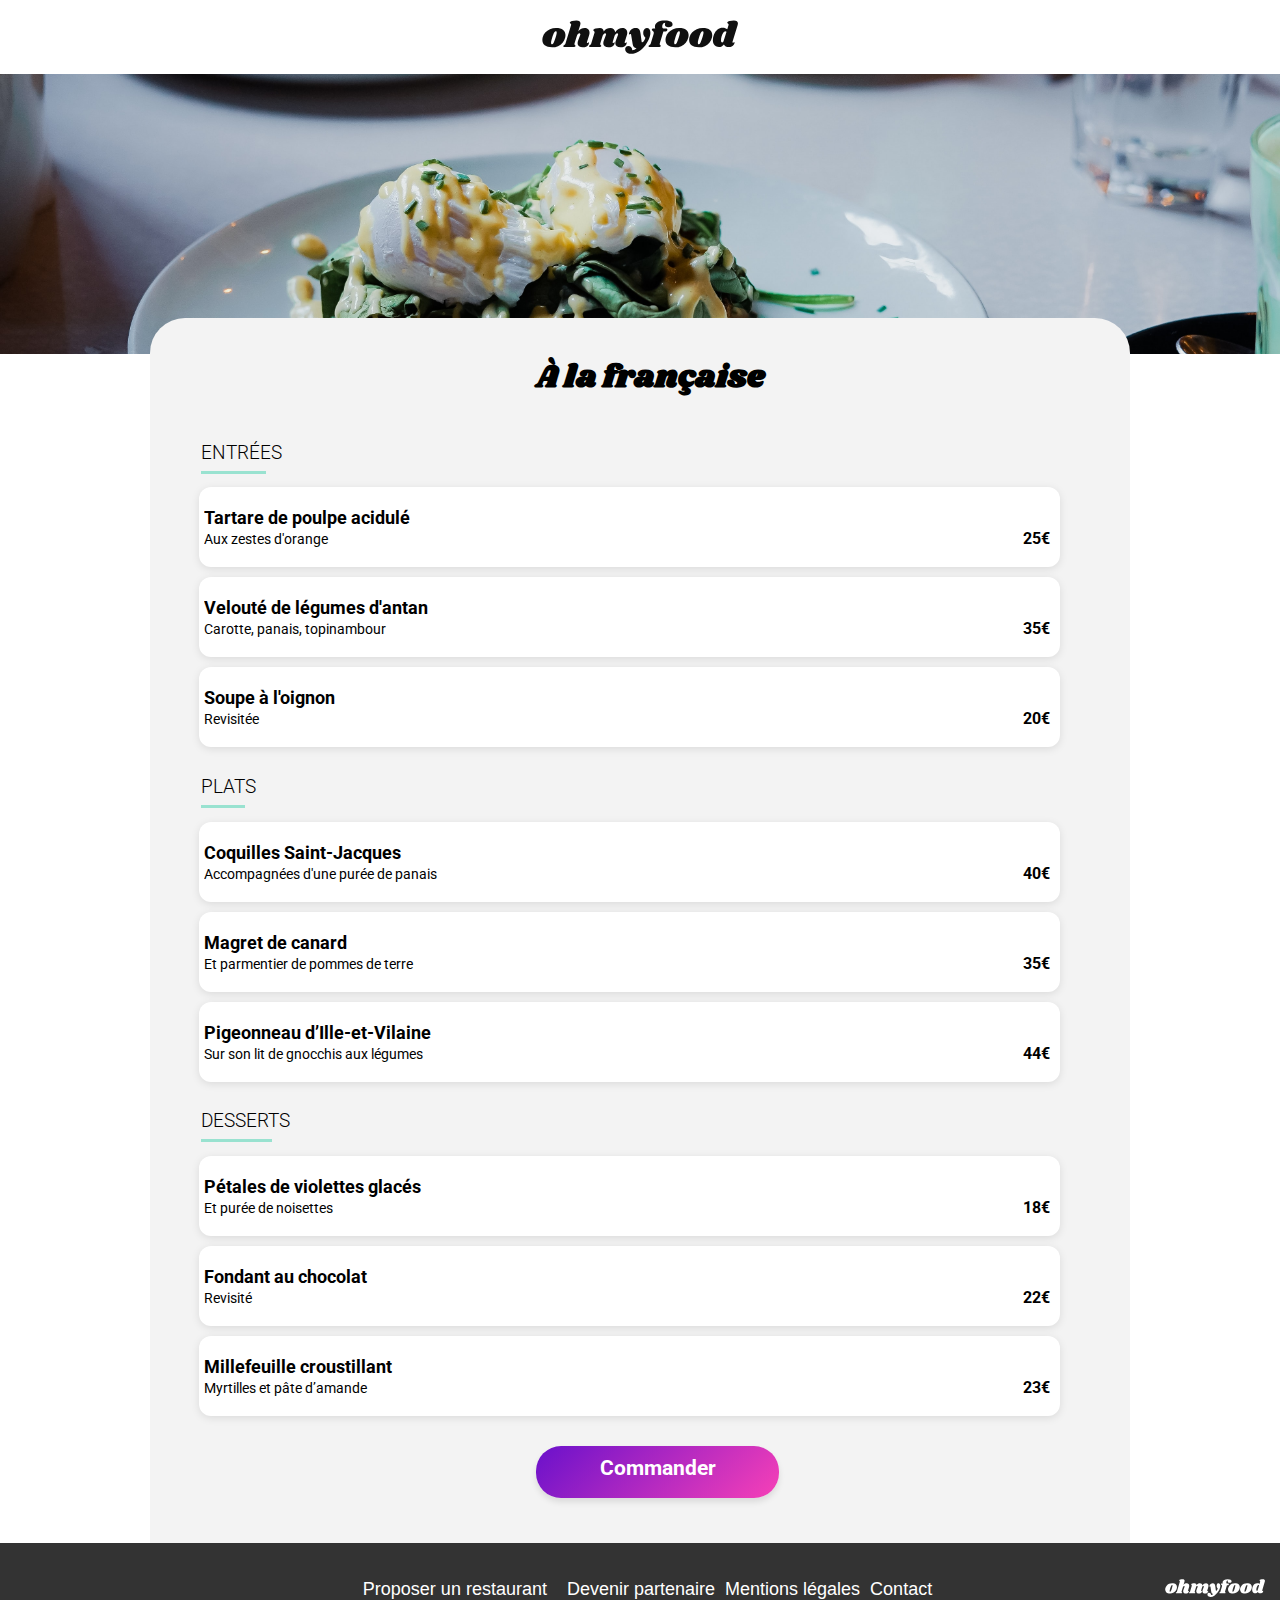
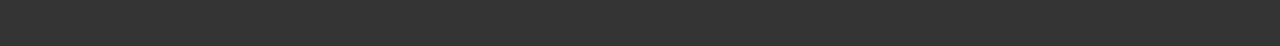
==== commit 94ffa4e3: "modifications html css des menus" ====
--- a/restaurants/menu-alafrancaise.html
+++ b/restaurants/menu-alafrancaise.html
@@ -39,150 +39,113 @@
         <article class="menu">
             <h3>ENTRÉES</h3>
             <div class="menucontent">
-                    <div class="description">   
-                        <div class="menu_title">
-                            <h3>Tartare de poulpe acidulé</h3>
-                        </div>
-                        <div class="menu_subtitle">
-                            <p>Aux zestes d'orange</p>
-                        </div>
-                            <div class="animationprix">
-                                <div class="euro">25€</div>
-                                <div class="menu_card_check"><i class="fa-regular fa-circle-check"></i></div>
-                            </div>
-                    </div>
-            </div>                
+                <div class="description">   
+                        <h3 class="menu_title">Tartare de poulpe acidulé</h3>
+                        <p class="menu_subtitle">Aux zestes d'orange</p>
+                </div>
+                        <div class="animationprix">
+                            <div class="euro">25€</div>
+                            <div class="menu_card_check"><i class="fa-regular fa-circle-check"></i></div>
+                        </div>    
+            </div>       
     
     
             <div class="menucontent">
                 <div class="description">   
-                    <div class="menu_title">
-                        <h3>Velouté de légumes d'antan</h3>
-                    </div>
-                    <div class="menu_subtitle">
-                        <p>Carotte, panais, topinambour</p>
-                    </div>
+                        <h3 class="menu_title">Velouté de légumes d'antan</h3>
+                        <p class="menu_subtitle">Carotte, panais, topinambour</p>
+                </div>
                         <div class="animationprix">
                             <div class="euro">35€</div>
                             <div class="menu_card_check"><i class="fa-regular fa-circle-check"></i></div>
-                        </div>
-                </div>
-            </div>                
+                        </div>    
+            </div>       
     
     
     
             <div class="menucontent">
                 <div class="description">   
-                    <div class="menu_title">
-                        <h3>Soupe à l'oignon</h3>
-                    </div>
-                    <div class="menu_subtitle">
-                        <p>Revisitée</p>
-                    </div>
+                        <h3 class="menu_title">Soupe à l'oignon</h3>
+                        <p class="menu_subtitle">Revisitée</p>
+                </div>
                         <div class="animationprix">
                             <div class="euro">20€</div>
                             <div class="menu_card_check"><i class="fa-regular fa-circle-check"></i></div>
-                        </div>
-                </div>
-            </div>                
+                        </div>    
+            </div>       
         </article>
-    
     
         <article class="menu">
             <h3>PLATS</h3>
             <div class="menucontent">
                 <div class="description">   
-                    <div class="menu_title">
-                        <h3>Coquilles Saint-Jacques</h3>
-                    </div>
-                    <div class="menu_subtitle">
-                        <p>Accompagnées d'une purée de panais</p>
-                    </div>
+                        <h3 class="menu_title">Coquilles Saint-Jacques</h3>
+                        <p class="menu_subtitle">Accompagnées d'une purée de panais</p>
+                </div>
                         <div class="animationprix">
                             <div class="euro">40€</div>
                             <div class="menu_card_check"><i class="fa-regular fa-circle-check"></i></div>
-                        </div>
-                </div>
-            </div> 
+                        </div>    
+            </div>       
     
             <div class="menucontent">
                 <div class="description">   
-                    <div class="menu_title">
-                        <h3>Magret de canard</h3>
-                    </div>
-                    <div class="menu_subtitle">
-                        <p>Et parmentier de pommes de terre</p>
-                    </div>
+                        <h3 class="menu_title">Magret de canard</h3>
+                        <p class="menu_subtitle">Et parmentier de pommes de terre</p>
+                </div>
                         <div class="animationprix">
                             <div class="euro">35€</div>
                             <div class="menu_card_check"><i class="fa-regular fa-circle-check"></i></div>
-                        </div>
-                </div>
-            </div> 
+                        </div>    
+            </div>       
     
     
             <div class="menucontent">
                 <div class="description">   
-                    <div class="menu_title">
-                        <h3>Pigeonneau d’Ille-et-Vilaine</h3>
-                    </div>
-                    <div class="menu_subtitle">
-                        <p>Sur son lit de gnocchis aux légumes</p>
-                    </div>
+                        <h3 class="menu_title">Pigeonneau d’Ille-et-Vilaine</h3>
+                        <p class="menu_subtitle">Sur son lit de gnocchis aux légumes</p>
+                </div>
                         <div class="animationprix">
                             <div class="euro">44€</div>
                             <div class="menu_card_check"><i class="fa-regular fa-circle-check"></i></div>
-                        </div>
-                </div>
-            </div>
+                        </div>    
+            </div>       
         </article>  
         
         <article class="menu">
             <h3>DESSERTS</h3>
             <div class="menucontent">
-                <div class="description">
-                    <div class="menu_title">
-                       <h3>Pétales de violettes glacés</h3>
-                    </div>
-                    <div class="menu_subtitle">
-                        <p>Et purée de noisettes</p>
-                    </div>
-                    <div class="animationprix">
-                        <div class="euro">18€</div>
-                        <div class="menu_card_check"><i class="fa-regular fa-circle-check"></i></div>
-                    </div>
+                <div class="description">   
+                        <h3 class="menu_title">Pétales de violettes glacés</h3>
+                        <p class="menu_subtitle">Et purée de noisettes</p>
                 </div>
-            </div>
+                        <div class="animationprix">
+                            <div class="euro">18€</div>
+                            <div class="menu_card_check"><i class="fa-regular fa-circle-check"></i></div>
+                        </div>    
+            </div>       
         
             <div class="menucontent">
-                <div class="description">
-                    <div class="menu_title">
-                       <h3>Fondant au chocolat</h3>
-                    </div>
-                    <div class="menu_subtitle">
-                        <p>Revisité</p>
-                    </div>
-                    <div class="animationprix">
-                        <div class="euro">22€</div>
-                        <div class="menu_card_check"><i class="fa-regular fa-circle-check"></i></div>
-                    </div>
+                <div class="description">   
+                        <h3 class="menu_title">Fondant au chocolat</h3>
+                        <p class="menu_subtitle">Revisité</p>
                 </div>
-            </div>
+                        <div class="animationprix">
+                            <div class="euro">22€</div>
+                            <div class="menu_card_check"><i class="fa-regular fa-circle-check"></i></div>
+                        </div>    
+            </div>       
             
             <div class="menucontent">
-                <div class="description">
-                    <div class="menu_title">
-                       <h3>Millefeuille croustillant</h3>
-                    </div>
-                    <div class="menu_subtitle">
-                        <p>Myrtilles et pâte d’amande</p>
-                    </div>
-                    <div class="animationprix">
-                        <div class="euro">23€</div>
-                        <div class="menu_card_check"><i class="fa-regular fa-circle-check"></i></div>
-                    </div>
+                <div class="description">   
+                        <h3 class="menu_title">Millefeuille croustillant</h3>
+                        <p class="menu_subtitle">Myrtilles et pâte d’amande</p>
                 </div>
-            </div>
+                        <div class="animationprix">
+                            <div class="euro">23€</div>
+                            <div class="menu_card_check"><i class="fa-regular fa-circle-check"></i></div>
+                        </div>    
+            </div>       
     
 
     <div class="buttonmenu">
--- a/SASS/style.css
+++ b/SASS/style.css
@@ -324,10 +324,68 @@
     top: 24px;
   }
 }
+.loader {
+  margin: auto;
+  margin-top: 100px;
+  margin-bottom: 100px;
+  border: 16px solid #FF79DA;
+  width: 120px;
+  height: 120px;
+  border-top-color: #1abc9c;
+  border-bottom-color: #3498db;
+  border-radius: 50%;
+  animation: disappear 1s;
+  background-color: #ffffff;
+  inset: 0;
+  z-index: 1;
+  opacity: 0.9;
+}
+
+.load {
+  display: none;
+}
+
+@keyframes disappear {
+  0% {
+    opacity: 1;
+    transform: scale(1);
+  }
+  100% {
+    opacity: 0;
+    transform: scale(0);
+  }
+}
+@keyframes chargeur {
+  0% {
+    transform: rotate(0deg) scale(1);
+    border-top-color: red;
+    border-bottom-color: red;
+  }
+  25% {
+    border-top-color: #99E2D0;
+    border-bottom-color: #99E2D0;
+  }
+  50% {
+    transform: rotate(360deg) scale(1.15);
+    border-top-color: #d115de;
+    border-bottom-color: #d115de;
+  }
+  75% {
+    border-top-color: #99E2D0;
+    border-bottom-color: #99E2D0;
+  }
+  100% {
+    transform: rotate(720deg) scale(1);
+    border-top-color: #d115de;
+    border-bottom-color: #d115de;
+  }
+}
 .container_logo {
   display: flex;
   justify-content: center;
   position: relative;
+  margin-top: 20px;
+  margin-bottom: 20px;
 }
 
 .fa-sharp.fa-solid.fa-arrow-left {
@@ -383,74 +441,83 @@
 }
 
 .menucontent {
-  border: transpanrent;
+  border: transparent;
   background-color: #fff;
   border-radius: 12px;
   box-shadow: 0 2px 8px rgba(0, 0, 0, 0.1);
   padding: 5px;
   margin-bottom: 10px;
   display: flex;
-  flex-direction: column;
-  align-items: flex-start;
-  position: relative;
+  justify-content: space-between;
+  flex-wrap: nowrap;
   height: 70px;
   width: 80%;
   overflow: hidden;
+  text-overflow: ellipsis;
 }
 
 .description {
-  display: flex;
-  flex-direction: column;
   width: 103%;
 }
 
-.menu_title {
-  margin-bottom: -25px;
-}
-
-.menu_subtitle {
-  display: flex;
-  justify-content: space-between;
-  align-items: center;
-  width: 100%;
-  font-size: 0.9rem;
-  color: #777;
+.menucontent h3, p {
+  white-space: nowrap; /* Empêche le texte de sauter à la ligne */
+  overflow: hidden; /* Cache le texte qui dépasse */
+  text-overflow: ellipsis; /* Ajoute "..." si le texte dépasse */
+}
+
+.menucontent h3 {
   margin: 0;
-  flex: 1;
+  font-size: 18px; /* Ajuste la taille si nécessaire */
+  padding-top: 15px;
+  overflow: hidden;
+  text-overflow: ellipsis;
+}
+
+.menucontent p {
+  margin: 0;
+  padding-top: 3px; /* Ajuste l'espacement entre le titre et le sous-titre */
+  font-size: 14px; /* Ajuste la taille si nécessaire */
+  overflow: hidden;
+  text-overflow: ellipsis;
 }
 
 .menu > h3 {
   margin-left: 16px;
   font-weight: 300;
+  display: inline-block;
+  padding-bottom: 5px; /* Ajuste l'espace entre le texte et le trait */
+  position: relative;
+}
+
+.menu > h3::after {
+  content: "";
+  position: absolute;
+  left: 0;
+  bottom: -5px; /* Ajuste l'espace entre le texte et la ligne */
+  width: 80%; /* Souligner tout le texte */
+  height: 3px; /* Épaisseur du trait */
+  background-color: rgb(153, 226, 208); /* Couleur du trait */
 }
 
 .animationprix {
   display: flex;
   align-items: center;
-  height: 100%;
-  position: relative;
-  bottom: 38px;
-  justify-content: flex-end;
 }
 
 .euro {
-  font-weight: bold;
-  margin-right: 10px; /* Ajustez l'espace entre le prix et l'icône */
-  position: absolute;
+  margin-top: 23px;
 }
 
 .menu_card_check {
   margin-left: 5px;
   display: flex;
   align-items: center;
-  height: 90px;
-  width: 53px;
+  height: 84px;
+  width: 50px;
   background-color: lightgreen;
-  position: absolute;
   border-radius: 0px 12px 12px 0px;
   margin-right: -50px;
-  opacity: 0;
-  bottom: -36px;
   transition: all 0.3s ease-in-out;
 }
 
@@ -521,6 +588,18 @@
     top: 6px;
     right: 45px;
   }
+  .menu_card_check {
+    margin-left: 5px;
+    display: flex;
+    align-items: center;
+    height: 84px;
+    width: 50px;
+    background-color: lightgreen;
+    border-radius: 0px 12px 12px 0px;
+    margin-right: -50px;
+    opacity: 0;
+    transition: all 0.3s ease-in-out;
+  }
 }
 @media (min-width: 320px) and (min-width: 768px) {
   .menuglobal .menucontent {
@@ -539,6 +618,7 @@
   .information .container-logo {
     position: absolute;
     right: 0px;
+    margin-right: 15px;
   }
   .menuglobal {
     margin-left: 35px;
@@ -548,21 +628,17 @@
   }
   .euro {
     font-weight: bold;
-    margin-right: 25px; /* Ajustez l'espace entre le prix et l'icône */
-    position: absolute;
   }
   .menu_card_check {
     margin-left: 5px;
     display: flex;
     align-items: center;
-    height: 90px;
-    width: 90px;
+    height: 84px;
+    width: 50px;
     background-color: lightgreen;
-    position: absolute;
     border-radius: 0px 12px 12px 0px;
     margin-right: -50px;
     opacity: 0;
-    bottom: -36px;
     transition: all 0.3s ease-in-out;
   }
   .title_restaurant {
@@ -624,21 +700,17 @@
   }
   .euro {
     font-weight: bold;
-    margin-right: 45px; /* Ajustez l'espace entre le prix et l'icône */
-    position: absolute;
   }
   .menu_card_check {
     margin-left: 5px;
     display: flex;
     align-items: center;
-    height: 90px;
-    width: 90px;
+    height: 84px;
+    width: 50px;
     background-color: lightgreen;
-    position: absolute;
     border-radius: 0px 12px 12px 0px;
     margin-right: -50px;
     opacity: 0;
-    bottom: -36px;
     transition: all 0.3s ease-in-out;
   }
   .title_restaurant .heart-icon {
@@ -655,6 +727,7 @@
     gap: 10px;
     margin-left: -15px;
     position: relative;
+    justify-content: center;
   }
   .information {
     margin-left: 20px;
@@ -662,6 +735,7 @@
   .information .container-logo {
     position: absolute;
     right: 0px;
+    margin-right: 15px;
   }
 }
 @media (min-width: 1440px) {
@@ -670,8 +744,20 @@
     border: 2px solid transparent;
     -webkit-text-stroke: 2px black;
     transition: all 0.5s ease-in-out;
-    position: absolute;
-    top: 24px;
-    left: 681px;
+    display: flex;
+    justify-content: space-around;
+    margin-right: 90px;
+  }
+  .menu_card_check {
+    margin-left: 5px;
+    display: flex;
+    align-items: center;
+    height: 84px;
+    width: 50px;
+    background-color: lightgreen;
+    border-radius: 0px 12px 12px 0px;
+    margin-right: -50px;
+    opacity: 0;
+    transition: all 0.3s ease-in-out;
   }
 }/*# sourceMappingURL=style.css.map */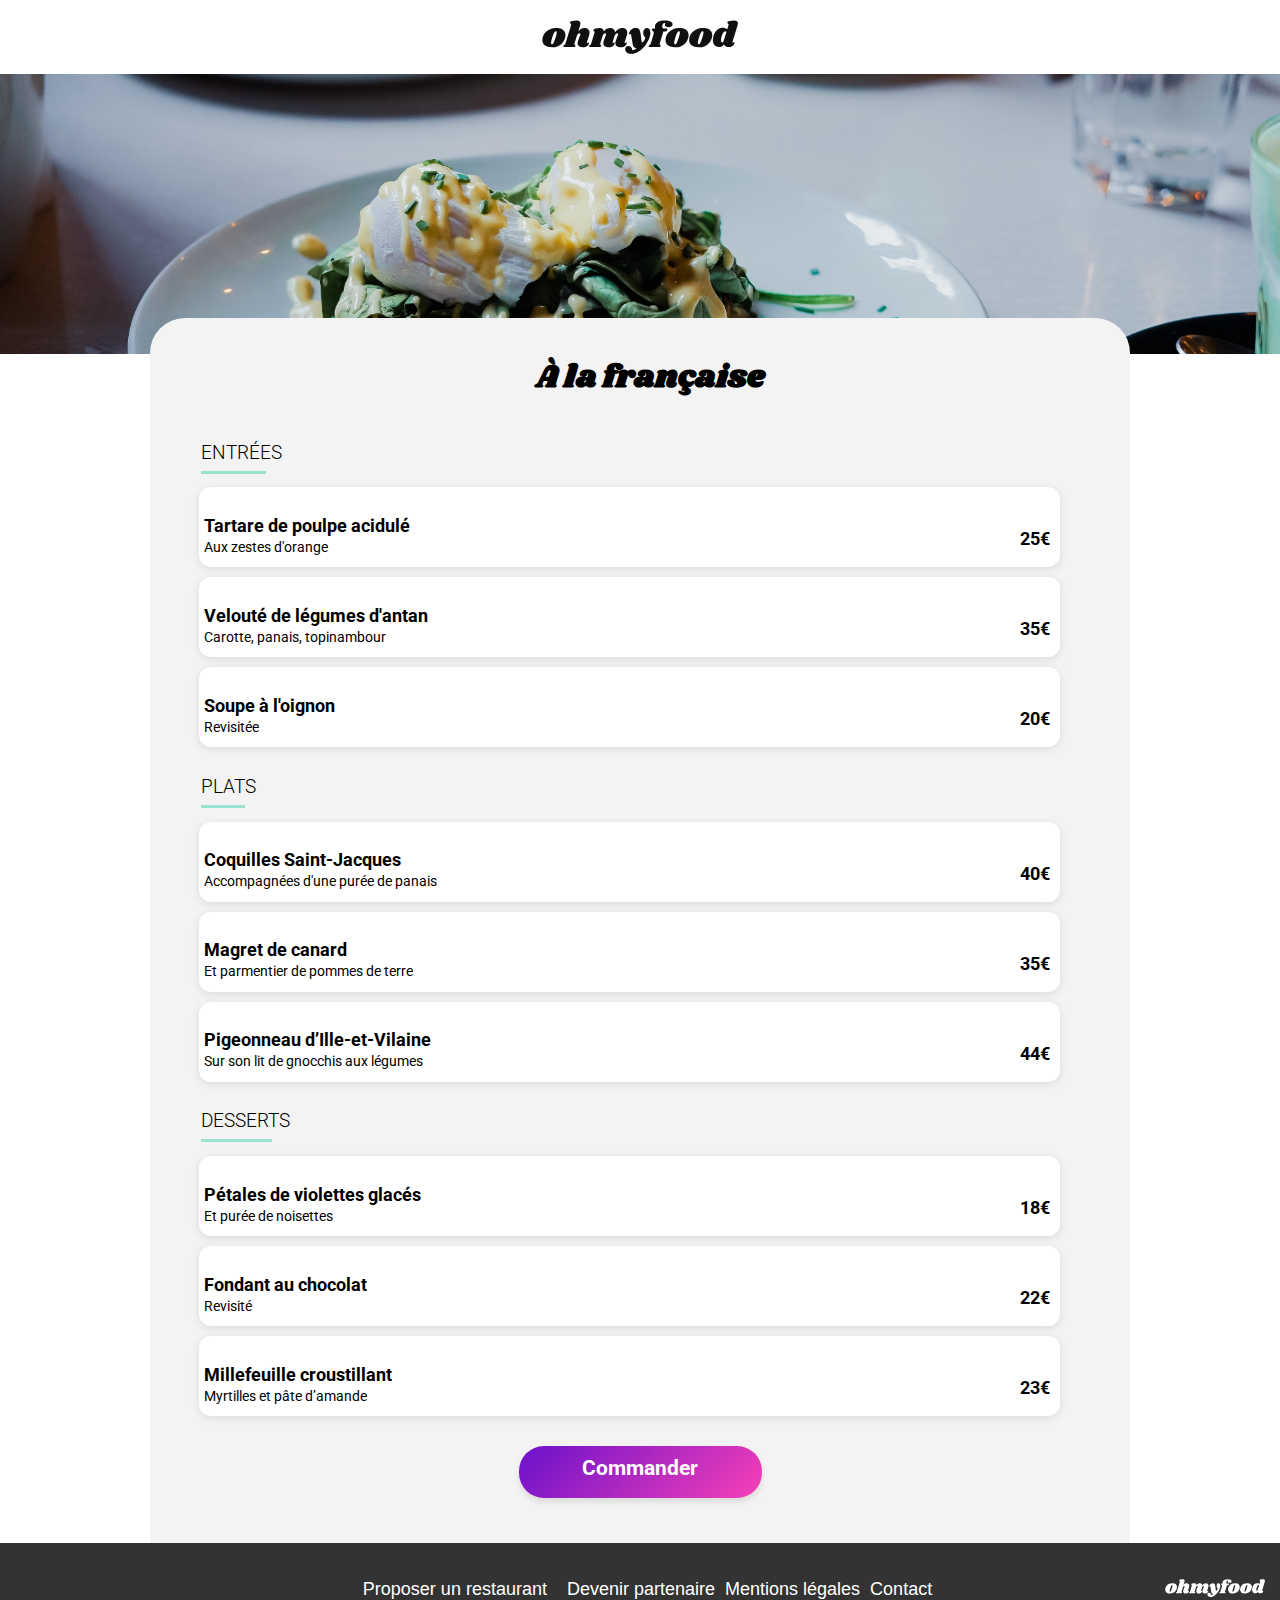
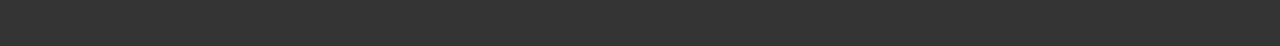
==== commit 98636cfd: "changement des sections en div" ====
--- a/restaurants/menu-alafrancaise.html
+++ b/restaurants/menu-alafrancaise.html
@@ -26,9 +26,9 @@
         </header>
     </div>
 <main>
-<section class="presentation_restaurant" >
+<div class="presentation_restaurant" >
     <img src="../images/restaurants/toa-heftiba-DQKerTsQwi0-unsplash.jpg" alt="A la francaise">
-</section>
+</div>
 <section class="menu_restaurant">
     <div class="title_restaurant">
         <h1>À la française</h1>
@@ -145,8 +145,10 @@
                             <div class="euro">23€</div>
                             <div class="menu_card_check"><i class="fa-regular fa-circle-check"></i></div>
                         </div>    
-            </div>       
-    
+            </div>
+                
+        </article>
+    </div>
 
     <div class="buttonmenu">
             <a href="#" class="buttonmenu"><h3>Commander</h3></a>  
--- a/SASS/style.css
+++ b/SASS/style.css
@@ -334,25 +334,21 @@
   border-top-color: #1abc9c;
   border-bottom-color: #3498db;
   border-radius: 50%;
-  animation: disappear 1s;
+  animation: disappear 2s;
   background-color: #ffffff;
   inset: 0;
-  z-index: 1;
+  animation: chargeur 2s infinite linear, disappear 2s forwards; /* Application des deux animations */
   opacity: 0.9;
 }
 
-.load {
-  display: none;
-}
-
-@keyframes disappear {
+@keyframes fadeOutContainer {
   0% {
     opacity: 1;
-    transform: scale(1);
+    visibility: visible;
   }
   100% {
     opacity: 0;
-    transform: scale(0);
+    visibility: hidden; /* Masquer le conteneur après la disparition */
   }
 }
 @keyframes chargeur {
@@ -380,6 +376,20 @@
     border-bottom-color: #d115de;
   }
 }
+.load {
+  position: fixed;
+  top: 0;
+  left: 0;
+  width: 100%;
+  height: 100%;
+  background-color: rgba(255, 255, 255, 0.9); /* Fond blanc avec opacité */
+  display: flex;
+  justify-content: center;
+  align-items: center;
+  z-index: 1000; /* Superposition au-dessus des autres éléments */
+  animation: fadeOutContainer 2.5s forwards 2.5s; /* Animation de disparition démarrant après 3.5s */
+}
+
 .container_logo {
   display: flex;
   justify-content: center;
@@ -399,7 +409,7 @@
 /*****footercommun*****/
 .footermenu {
   background-color: #333; /* Fond sombre comme sur l'image */
-  color: blanc; /* Texte blanc */
+  color: white; /* Texte blanc */
   padding: 20px;
   text-align: left;
 }
@@ -454,59 +464,66 @@
   width: 80%;
   overflow: hidden;
   text-overflow: ellipsis;
-}
-
-.description {
-  width: 103%;
-}
-
-.menucontent h3, p {
+  align-items: center;
+  animation-duration: 3s;
+  animation-name: glissement;
+  animation: fadeIn 3s ease-in-out forwards;
+}
+@keyframes fadeIn {
+  0% {
+    top: -50px; /* Position initiale (au-dessus) */
+    opacity: 0; /* Transparent */
+  }
+  100% {
+    top: 0px; /* Position finale (position normale) */
+    opacity: 1; /* Opaque */
+  }
+}
+.menucontent .description {
+  max-width: 70%;
+}
+.menucontent .description h3, .menucontent .description p {
+  margin: 0;
   white-space: nowrap; /* Empêche le texte de sauter à la ligne */
   overflow: hidden; /* Cache le texte qui dépasse */
   text-overflow: ellipsis; /* Ajoute "..." si le texte dépasse */
-}
-
-.menucontent h3 {
-  margin: 0;
+  display: block;
+}
+.menucontent .description h3 {
   font-size: 18px; /* Ajuste la taille si nécessaire */
   padding-top: 15px;
-  overflow: hidden;
-  text-overflow: ellipsis;
-}
-
-.menucontent p {
-  margin: 0;
+}
+.menucontent .description p {
   padding-top: 3px; /* Ajuste l'espacement entre le titre et le sous-titre */
   font-size: 14px; /* Ajuste la taille si nécessaire */
-  overflow: hidden;
-  text-overflow: ellipsis;
 }
 
 .menu > h3 {
   margin-left: 16px;
   font-weight: 300;
   display: inline-block;
-  padding-bottom: 5px; /* Ajuste l'espace entre le texte et le trait */
-  position: relative;
-}
-
+  padding-bottom: 5px;
+  position: relative;
+}
 .menu > h3::after {
   content: "";
   position: absolute;
   left: 0;
-  bottom: -5px; /* Ajuste l'espace entre le texte et la ligne */
-  width: 80%; /* Souligner tout le texte */
-  height: 3px; /* Épaisseur du trait */
-  background-color: rgb(153, 226, 208); /* Couleur du trait */
+  bottom: -5px;
+  width: 80%;
+  height: 3px;
+  background-color: rgb(153, 226, 208);
 }
 
 .animationprix {
   display: flex;
   align-items: center;
+  flex-shrink: 0;
 }
 
 .euro {
   margin-top: 23px;
+  font-size: 18px;
 }
 
 .menu_card_check {
@@ -520,48 +537,35 @@
   margin-right: -50px;
   transition: all 0.3s ease-in-out;
 }
+.menu_card_check:hover .fa-circle-check {
+  transform: rotate(360deg);
+}
 
 .menucontent:hover .menu_card_check {
   opacity: 1;
-  transform: translateX(-40px); /* Apparition et déplacement à gauche */
+  transform: translateX(-40px);
   transition: all 0.3s ease-in-out;
 }
-
 .menucontent:hover .euro {
-  transform: translateX(-40px); /* Déplace le prix vers la gauche */
-  transition: all 0.3s ease-in-out; /* Animation fluide */
+  transform: translateX(-40px);
+  transition: all 0.3s ease-in-out;
 }
 
 .fa-circle-check {
   font-size: 25px;
-  /* Ajustez la taille de l'icône si nécessaire */
   color: white;
   align-items: center;
   margin-left: 8px;
-  transform: rotate(0deg); /* Position initiale sans rotation */
+  transform: rotate(0deg);
   transition: transform 0.5s ease-in-out;
-}
-
-.menu_card_check:hover .fa-circle-check {
-  transform: rotate(360deg); /* Rotation sur hover */
 }
 
 .heart-icon {
   color: transparent;
   border: 2px solid transparent;
-  -webkit-text-stroke: 2px black; /* Contour de l'icône */
+  -webkit-text-stroke: 2px black;
   transition: all 0.5s ease-in-out;
 }
-
-.title_restaurant .heart-icon {
-  color: transparent;
-  border: 2px solid transparent;
-  -webkit-text-stroke: 2px black; /* Contour de l'icône */
-  transition: all 0.5s ease-in-out;
-  position: absolute;
-  top: 6px;
-}
-
 .heart-icon:hover {
   color: violet;
   background: linear-gradient(45deg, violet, red);
@@ -570,7 +574,15 @@
   transition: color 0.9s ease-in-out;
 }
 
-/*******media queries*******/
+.title_restaurant .heart-icon {
+  color: transparent;
+  border: 2px solid transparent;
+  -webkit-text-stroke: 2px black;
+  transition: all 0.5s ease-in-out;
+  position: absolute;
+  top: 6px;
+}
+
 @media (min-width: 320px) {
   .menuglobal .menucontent {
     margin-left: 14px;
@@ -600,11 +612,25 @@
     opacity: 0;
     transition: all 0.3s ease-in-out;
   }
-}
-@media (min-width: 320px) and (min-width: 768px) {
+  .menucontent h3 {
+    overflow: hidden;
+    text-overflow: ellipsis;
+  }
+  p {
+    overflow: hidden;
+    text-overflow: ellipsis;
+  }
+}
+@media (min-width: 768px) {
+  .menuglobal {
+    margin-left: 35px;
+  }
   .menuglobal .menucontent {
     margin-left: 14px;
     width: 90%;
+  }
+  .menuglobal > h3 {
+    margin-left: 10px;
   }
   .footermenu ul {
     display: flex;
@@ -619,12 +645,6 @@
     position: absolute;
     right: 0px;
     margin-right: 15px;
-  }
-  .menuglobal {
-    margin-left: 35px;
-  }
-  .menuglobal > h3 {
-    margin-left: 10px;
   }
   .euro {
     font-weight: bold;
@@ -648,7 +668,7 @@
   .title_restaurant .heart-icon {
     color: transparent;
     border: 2px solid transparent;
-    -webkit-text-stroke: 2px black; /* Contour de l'icône */
+    -webkit-text-stroke: 2px black;
     transition: all 0.5s ease-in-out;
     position: absolute;
     top: 6px;
@@ -669,15 +689,15 @@
     background-color: rgb(243, 243, 243);
   }
 }
-@media (min-width: 320px) and (min-width: 1024px) {
+@media (min-width: 1024px) {
   .container-restaurant {
     display: flex;
     flex-wrap: wrap;
-    justify-content: space-between; /* Pour espacer les éléments */
+    justify-content: space-between;
   }
   .container-restaurant a {
-    width: 48%; /* Chaque image occupe environ la moitié de la ligne */
-    margin-bottom: 20px; /* Espacement vertical entre les lignes */
+    width: 48%;
+    margin-bottom: 20px;
   }
   .container-restaurant img {
     width: 100%;
@@ -692,6 +712,15 @@
     display: flex;
     justify-content: center;
     margin-left: 20px;
+  }
+  .title_restaurant .heart-icon {
+    color: transparent;
+    border: 2px solid transparent;
+    -webkit-text-stroke: 2px black;
+    transition: all 0.5s ease-in-out;
+    position: absolute;
+    top: 24px;
+    left: 470px;
   }
   .menucontent {
     margin-left: 50px;
@@ -713,15 +742,6 @@
     opacity: 0;
     transition: all 0.3s ease-in-out;
   }
-  .title_restaurant .heart-icon {
-    color: transparent;
-    border: 2px solid transparent;
-    -webkit-text-stroke: 2px black;
-    transition: all 0.5s ease-in-out;
-    position: absolute;
-    top: 24px;
-    left: 470px;
-  }
   .footermenu ul {
     display: flex;
     gap: 10px;
